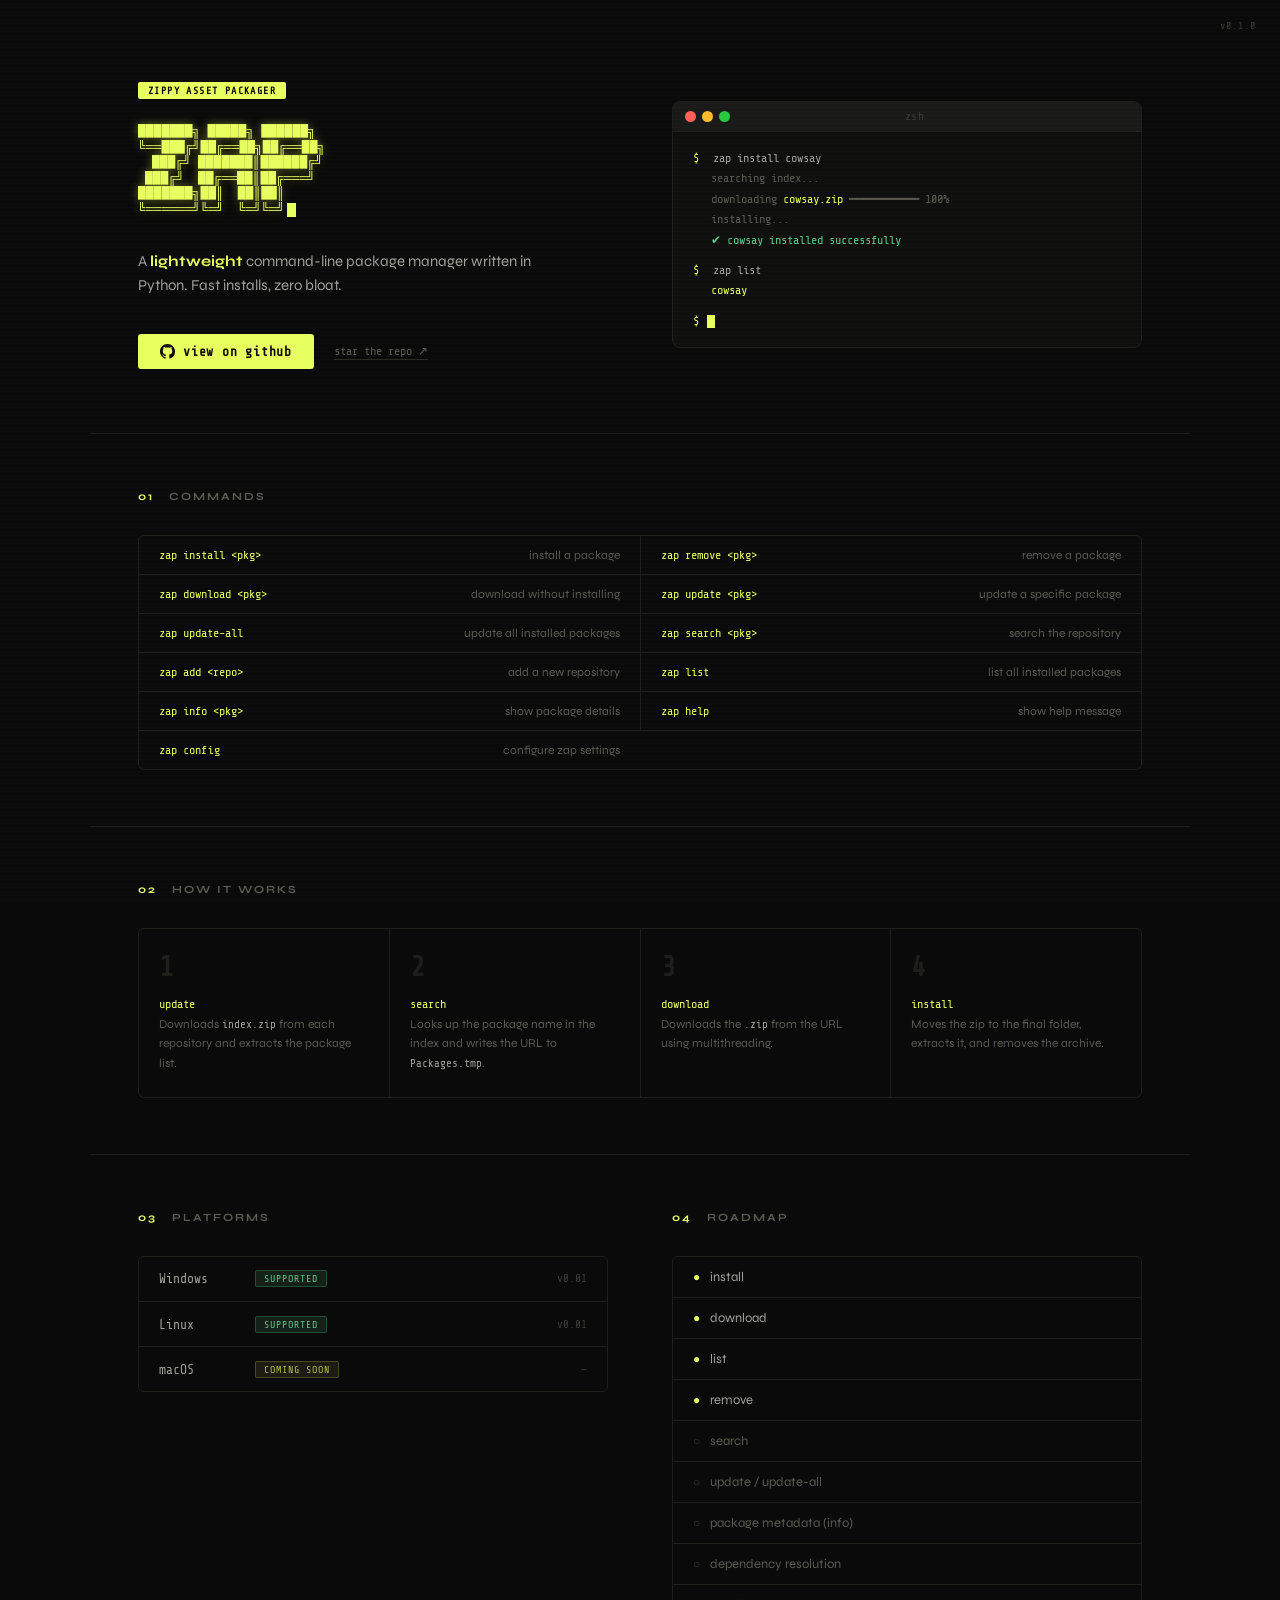
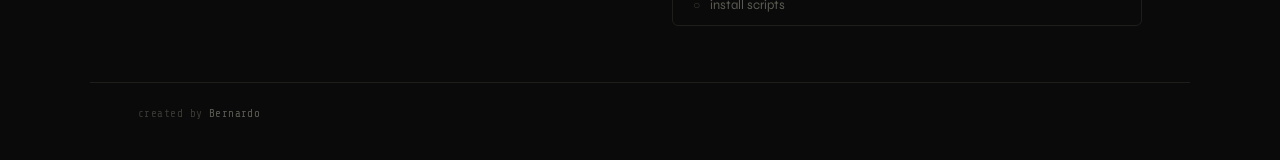
==== index.html @ d18b77d4 "The main page." ====
<!DOCTYPE html>
<html lang="en">
<head>
  <meta charset="UTF-8">
  <meta name="viewport" content="width=device-width, initial-scale=1.0">
  <link rel="stylesheet" href="style.css">
  <link rel="preconnect" href="https://fonts.googleapis.com">
  <link href="https://fonts.googleapis.com/css2?family=Share+Tech+Mono&family=Syne:wght@400;700;800&display=swap" rel="stylesheet">
  <title>Zap PM </title>
</head>
<body>
  <div class="scanline"></div>
  <div class="corner-tag">v0.1.0</div>

  <!-- HERO -->
  <section class="hero">
    <div class="hero-left">
      <span class="badge">zippy asset packager</span>

      <pre class="ascii-logo">███████╗ █████╗ ██████╗
╚══███╔╝██╔══██╗██╔══██╗
  ███╔╝ ███████║██████╔╝
 ███╔╝  ██╔══██║██╔═══╝
███████╗██║  ██║██║
╚══════╝╚═╝  ╚═╝╚═╝<span class="cursor"></span></pre>

      <p class="description">
        A <strong>lightweight</strong> command-line package manager written in Python.
        Fast installs, zero bloat.
      </p>

      <div class="actions">
        <a class="btn-primary" href="https://github.com/Bkner3/zap" target="_blank">
          <svg viewBox="0 0 16 16" fill="currentColor" width="15" height="15">
            <path d="M8 0C3.58 0 0 3.58 0 8c0 3.54 2.29 6.53 5.47 7.59.4.07.55-.17.55-.38 0-.19-.01-.82-.01-1.49-2.01.37-2.53-.49-2.69-.94-.09-.23-.48-.94-.82-1.13-.28-.15-.68-.52-.01-.53.63-.01 1.08.58 1.23.82.72 1.21 1.87.87 2.33.66.07-.52.28-.87.51-1.07-1.78-.2-3.64-.89-3.64-3.95 0-.87.31-1.59.82-2.15-.08-.2-.36-1.02.08-2.12 0 0 .67-.21 2.2.82.64-.18 1.32-.27 2-.27.68 0 1.36.09 2 .27 1.53-1.04 2.2-.82 2.2-.82.44 1.1.16 1.92.08 2.12.51.56.82 1.27.82 2.15 0 3.07-1.87 3.75-3.65 3.95.29.25.54.73.54 1.48 0 1.07-.01 1.93-.01 2.2 0 .21.15.46.55.38A8.013 8.013 0 0016 8c0-4.42-3.58-8-8-8z"/>
          </svg>
          view on github
        </a>
        <a class="btn-ghost" href="https://github.com/Bkner3/zap" target="_blank">star the repo ↗</a>
      </div>
    </div>

    <div class="hero-right">
      <div class="terminal">
        <div class="terminal-bar">
          <span class="dot dot-red"></span>
          <span class="dot dot-yellow"></span>
          <span class="dot dot-green"></span>
          <span class="terminal-title">zsh</span>
        </div>
        <div class="terminal-body">
          <p><span class="prompt">$</span> zap install cowsay</p>
          <p class="out">searching index...</p>
          <p class="out">downloading <span class="hl">cowsay.zip</span> ━━━━━━━━━━ 100%</p>
          <p class="out">installing...</p>
          <p class="out success">✔ cowsay installed successfully</p>
          <p style="margin-top:10px"><span class="prompt">$</span> zap list</p>
          <p class="out hl">cowsay</p>
          <p style="margin-top:10px"><span class="prompt">$</span><span class="blink-cursor"> </span></p>
        </div>
      </div>
    </div>
  </section>

  <div class="divider"></div>

  <!-- COMMANDS -->
  <section class="section">
    <h2 class="section-title"><span class="title-accent">01</span> commands</h2>
    <div class="commands-grid">
      <div class="cmd-row"><code>zap install &lt;pkg&gt;</code><span>install a package</span></div>
      <div class="cmd-row"><code>zap remove &lt;pkg&gt;</code><span>remove a package</span></div>
      <div class="cmd-row"><code>zap download &lt;pkg&gt;</code><span>download without installing</span></div>
      <div class="cmd-row"><code>zap update &lt;pkg&gt;</code><span>update a specific package</span></div>
      <div class="cmd-row"><code>zap update-all</code><span>update all installed packages</span></div>
      <div class="cmd-row"><code>zap search &lt;pkg&gt;</code><span>search the repository</span></div>
      <div class="cmd-row"><code>zap add &lt;repo&gt;</code><span>add a new repository</span></div>
      <div class="cmd-row"><code>zap list</code><span>list all installed packages</span></div>
      <div class="cmd-row"><code>zap info &lt;pkg&gt;</code><span>show package details</span></div>
      <div class="cmd-row"><code>zap help</code><span>show help message</span></div>
      <div class="cmd-row"><code>zap config</code><span>configure zap settings</span></div>
    </div>
  </section>

  <div class="divider"></div>

  <!-- HOW IT WORKS -->
  <section class="section">
    <h2 class="section-title"><span class="title-accent">02</span> how it works</h2>
    <div class="steps">
      <div class="step">
        <span class="step-num">1</span>
        <div>
          <p class="step-label">update</p>
          <p class="step-desc">Downloads <code>index.zip</code> from each repository and extracts the package list.</p>
        </div>
      </div>
      <div class="step">
        <span class="step-num">2</span>
        <div>
          <p class="step-label">search</p>
          <p class="step-desc">Looks up the package name in the index and writes the URL to <code>Packages.tmp</code>.</p>
        </div>
      </div>
      <div class="step">
        <span class="step-num">3</span>
        <div>
          <p class="step-label">download</p>
          <p class="step-desc">Downloads the <code>.zip</code> from the URL using multithreading.</p>
        </div>
      </div>
      <div class="step">
        <span class="step-num">4</span>
        <div>
          <p class="step-label">install</p>
          <p class="step-desc">Moves the zip to the final folder, extracts it, and removes the archive.</p>
        </div>
      </div>
    </div>
  </section>

  <div class="divider"></div>

  <!-- PLATFORMS + ROADMAP -->
  <section class="section two-col">
    <div>
      <h2 class="section-title"><span class="title-accent">03</span> platforms</h2>
      <div class="platform-list">
        <div class="platform-row">
          <span class="os">Windows</span>
          <span class="tag tag-yes">supported</span>
          <span class="ver">v0.01</span>
        </div>
        <div class="platform-row">
          <span class="os">Linux</span>
          <span class="tag tag-yes">supported</span>
          <span class="ver">v0.01</span>
        </div>
        <div class="platform-row">
          <span class="os">macOS</span>
          <span class="tag tag-wip">coming soon</span>
          <span class="ver">—</span>
        </div>
      </div>
    </div>

    <div>
      <h2 class="section-title"><span class="title-accent">04</span> roadmap</h2>
      <ul class="roadmap">
        <li class="done">install</li>
        <li class="done">download</li>
        <li class="done">list</li>
        <li class="done">remove</li>
        <li>search</li>
        <li>update / update-all</li>
        <li>package metadata (info)</li>
        <li>dependency resolution</li>
        <li>install scripts</li>
      </ul>
    </div>
  </section>

  <div class="divider"></div>

  <footer>
    created by <a href="https://github.com/Bkner3/" target="_blank">Bernardo</a>
  </footer>

  <script src="main.js"></script>
</body>
</html>
---- style.css ----
*, *::before, *::after {
  box-sizing: border-box;
  margin: 0;
  padding: 0;
}

:root {
  --yellow: #e8ff60;
  --bg: #0a0a0a;
  --surface: #111110;
  --border: #1e1e1a;
  --text-muted: #a0a09a;
  --text-dim: #5a5a52;
  --text-faint: #3a3a34;
}

html { scroll-behavior: smooth; }

body {
  background: var(--bg);
  color: var(--text-muted);
  font-family: 'Share Tech Mono', monospace;
  min-height: 100vh;
  position: relative;
  overflow-x: hidden;
}

/* Scanline */
.scanline {
  position: fixed;
  inset: 0;
  background: repeating-linear-gradient(
    to bottom,
    transparent 0px, transparent 3px,
    rgba(255,255,255,0.013) 3px, rgba(255,255,255,0.013) 4px
  );
  pointer-events: none;
  z-index: 100;
}

.corner-tag {
  position: fixed;
  top: 1.25rem;
  right: 1.5rem;
  font-size: 10px;
  color: var(--text-faint);
  letter-spacing: 0.1em;
  z-index: 101;
}

/* ── HERO ── */
.hero {
  display: flex;
  align-items: center;
  gap: 4rem;
  padding: 5rem 3rem 4rem;
  max-width: 1100px;
  margin: 0 auto;
}

.hero-left { flex: 1; min-width: 0; }
.hero-right { flex: 1; min-width: 0; }

.badge {
  display: inline-block;
  background: var(--yellow);
  color: #0a0a0a;
  font-size: 10px;
  font-weight: 700;
  letter-spacing: 0.14em;
  text-transform: uppercase;
  padding: 3px 10px;
  border-radius: 2px;
  margin-bottom: 1.5rem;
}

.ascii-logo {
  font-family: 'Share Tech Mono', monospace;
  font-size: 13px;
  line-height: 1.2;
  color: var(--yellow);
  white-space: pre;
  margin-bottom: 2rem;
  text-shadow: 0 0 10px rgba(232,255,96,0.4);
  animation: flicker 7s infinite;
}

@keyframes flicker {
  0%, 95%, 100% { opacity: 1; }
  96%            { opacity: 0.8; }
  97%            { opacity: 1; }
  98.5%          { opacity: 0.88; }
}

.cursor {
  display: inline-block;
  width: 9px;
  height: 14px;
  background: var(--yellow);
  vertical-align: middle;
  margin-left: 2px;
  animation: blink 1.1s steps(1) infinite;
}

.blink-cursor {
  display: inline-block;
  width: 8px;
  height: 13px;
  background: var(--yellow);
  vertical-align: middle;
  animation: blink 1.1s steps(1) infinite;
}

@keyframes blink {
  0%, 49%   { opacity: 1; }
  50%, 100% { opacity: 0; }
}

.description {
  font-family: 'Syne', sans-serif;
  font-size: 15px;
  color: var(--text-muted);
  line-height: 1.65;
  max-width: 420px;
  margin-bottom: 2.25rem;
}

.description strong { color: var(--yellow); font-weight: 700; }

.actions {
  display: flex;
  align-items: center;
  gap: 1.25rem;
  flex-wrap: wrap;
}

.btn-primary {
  display: inline-flex;
  align-items: center;
  gap: 8px;
  background: var(--yellow);
  color: #0a0a0a;
  font-family: 'Share Tech Mono', monospace;
  font-size: 13px;
  font-weight: 700;
  letter-spacing: 0.06em;
  padding: 10px 22px;
  border-radius: 3px;
  text-decoration: none;
  transition: transform 0.12s, box-shadow 0.12s;
}
.btn-primary:hover {
  transform: translateY(-2px);
  box-shadow: 0 6px 20px rgba(232,255,96,0.25);
}
.btn-primary:active { transform: scale(0.97); }

.btn-ghost {
  font-family: 'Share Tech Mono', monospace;
  font-size: 12px;
  color: var(--text-dim);
  text-decoration: none;
  border-bottom: 1px solid #2a2a24;
  padding-bottom: 1px;
  transition: color 0.15s, border-color 0.15s;
}
.btn-ghost:hover { color: var(--text-muted); border-color: var(--text-dim); }

/* ── TERMINAL MOCKUP ── */
.terminal {
  background: #0f0f0e;
  border: 1px solid var(--border);
  border-radius: 8px;
  overflow: hidden;
  font-size: 12px;
}

.terminal-bar {
  background: #1a1a18;
  border-bottom: 1px solid var(--border);
  padding: 8px 12px;
  display: flex;
  align-items: center;
  gap: 6px;
}

.dot {
  width: 11px;
  height: 11px;
  border-radius: 50%;
}
.dot-red    { background: #ff5f57; }
.dot-yellow { background: #febc2e; }
.dot-green  { background: #28c840; }

.terminal-title {
  margin-left: auto;
  margin-right: auto;
  transform: translateX(-18px);
  font-size: 11px;
  color: var(--text-faint);
  letter-spacing: 0.05em;
}

.terminal-body {
  padding: 1rem 1.25rem;
  line-height: 1.7;
}

.terminal-body p { margin: 0; }

.prompt { color: var(--yellow); margin-right: 8px; }
.out    { color: var(--text-dim); padding-left: 1.1rem; }
.hl     { color: var(--yellow); }
.success { color: #5dca8a; }

/* ── SHARED SECTION ── */
.divider {
  max-width: 1100px;
  margin: 0 auto;
  border: none;
  border-top: 1px solid var(--border);
}

.section {
  max-width: 1100px;
  margin: 0 auto;
  padding: 3.5rem 3rem;
}

.section-title {
  font-family: 'Syne', sans-serif;
  font-size: 11px;
  font-weight: 700;
  letter-spacing: 0.18em;
  text-transform: uppercase;
  color: var(--text-dim);
  margin-bottom: 2rem;
}

.title-accent {
  color: var(--yellow);
  margin-right: 10px;
}

/* ── COMMANDS ── */
.commands-grid {
  display: grid;
  grid-template-columns: 1fr 1fr;
  gap: 0;
  border: 1px solid var(--border);
  border-radius: 6px;
  overflow: hidden;
}

.cmd-row {
  display: flex;
  align-items: center;
  justify-content: space-between;
  gap: 1rem;
  padding: 0.75rem 1.25rem;
  border-bottom: 1px solid var(--border);
  transition: background 0.12s;
}

.cmd-row:nth-child(even) { border-left: 1px solid var(--border); }
.cmd-row:last-child,
.cmd-row:nth-last-child(2):nth-child(odd) { border-bottom: none; }

.cmd-row:hover { background: var(--surface); }

.cmd-row code {
  font-family: 'Share Tech Mono', monospace;
  font-size: 12px;
  color: var(--yellow);
  white-space: nowrap;
}

.cmd-row span {
  font-family: 'Syne', sans-serif;
  font-size: 12px;
  color: var(--text-dim);
  text-align: right;
}

/* ── HOW IT WORKS ── */
.steps {
  display: grid;
  grid-template-columns: repeat(4, 1fr);
  gap: 1px;
  background: var(--border);
  border: 1px solid var(--border);
  border-radius: 6px;
  overflow: hidden;
}

.step {
  background: var(--bg);
  padding: 1.5rem 1.25rem;
  display: flex;
  flex-direction: column;
  gap: 1rem;
  transition: background 0.12s;
}
.step:hover { background: var(--surface); }

.step-num {
  font-size: 28px;
  color: var(--border);
  line-height: 1;
  font-weight: 700;
}

.step-label {
  font-family: 'Share Tech Mono', monospace;
  font-size: 12px;
  color: var(--yellow);
  margin-bottom: 4px;
}

.step-desc {
  font-family: 'Syne', sans-serif;
  font-size: 12px;
  color: var(--text-dim);
  line-height: 1.6;
}

.step-desc code {
  font-family: 'Share Tech Mono', monospace;
  color: var(--text-muted);
  font-size: 11px;
}

/* ── TWO COL ── */
.two-col {
  display: grid;
  grid-template-columns: 1fr 1fr;
  gap: 4rem;
}

/* ── PLATFORMS ── */
.platform-list {
  display: flex;
  flex-direction: column;
  gap: 0;
  border: 1px solid var(--border);
  border-radius: 6px;
  overflow: hidden;
}

.platform-row {
  display: flex;
  align-items: center;
  gap: 1rem;
  padding: 0.85rem 1.25rem;
  border-bottom: 1px solid var(--border);
  transition: background 0.12s;
}
.platform-row:last-child { border-bottom: none; }
.platform-row:hover { background: var(--surface); }

.os {
  font-family: 'Share Tech Mono', monospace;
  font-size: 13px;
  color: var(--text-muted);
  min-width: 80px;
}

.tag {
  font-size: 10px;
  letter-spacing: 0.1em;
  text-transform: uppercase;
  padding: 2px 8px;
  border-radius: 2px;
}

.tag-yes {
  background: rgba(93,202,138,0.12);
  color: #5dca8a;
  border: 1px solid rgba(93,202,138,0.25);
}

.tag-wip {
  background: rgba(232,255,96,0.08);
  color: #b0bf4a;
  border: 1px solid rgba(232,255,96,0.2);
}

.ver {
  margin-left: auto;
  font-size: 11px;
  color: var(--text-faint);
}

/* ── ROADMAP ── */
.roadmap {
  list-style: none;
  display: flex;
  flex-direction: column;
  gap: 0;
  border: 1px solid var(--border);
  border-radius: 6px;
  overflow: hidden;
}

.roadmap li {
  font-family: 'Syne', sans-serif;
  font-size: 13px;
  padding: 0.75rem 1.25rem;
  border-bottom: 1px solid var(--border);
  color: var(--text-dim);
  display: flex;
  align-items: center;
  gap: 10px;
  transition: background 0.12s;
}
.roadmap li:last-child { border-bottom: none; }
.roadmap li:hover { background: var(--surface); }

.roadmap li::before {
  content: '○';
  color: var(--text-faint);
  font-size: 12px;
  flex-shrink: 0;
}

.roadmap li.done {
  color: var(--text-muted);
}

.roadmap li.done::before {
  content: '●';
  color: var(--yellow);
}

/* ── FOOTER ── */
footer {
  max-width: 1100px;
  margin: 0 auto;
  padding: 1.5rem 3rem 2.5rem;
  font-size: 11px;
  color: var(--text-faint);
  letter-spacing: 0.04em;
}

footer a {
  color: var(--text-dim);
  text-decoration: none;
  transition: color 0.15s;
}
footer a:hover { color: var(--text-muted); }

/* ── RESPONSIVE ── */
@media (max-width: 860px) {
  .hero {
    flex-direction: column;
    gap: 2.5rem;
    padding: 3rem 1.5rem;
  }

  .steps {
    grid-template-columns: 1fr 1fr;
  }

  .two-col {
    grid-template-columns: 1fr;
    gap: 2.5rem;
  }

  .commands-grid {
    grid-template-columns: 1fr;
  }

  .cmd-row:nth-child(even) { border-left: none; }
  .cmd-row:nth-last-child(2):nth-child(odd) { border-bottom: 1px solid var(--border); }
  .cmd-row:last-child { border-bottom: none; }

  .section { padding: 2.5rem 1.5rem; }
  footer   { padding: 1.5rem; }

  .ascii-logo { font-size: 10px; }
}

@media (max-width: 480px) {
  .steps { grid-template-columns: 1fr; }
  .ascii-logo { font-size: 8px; }
}
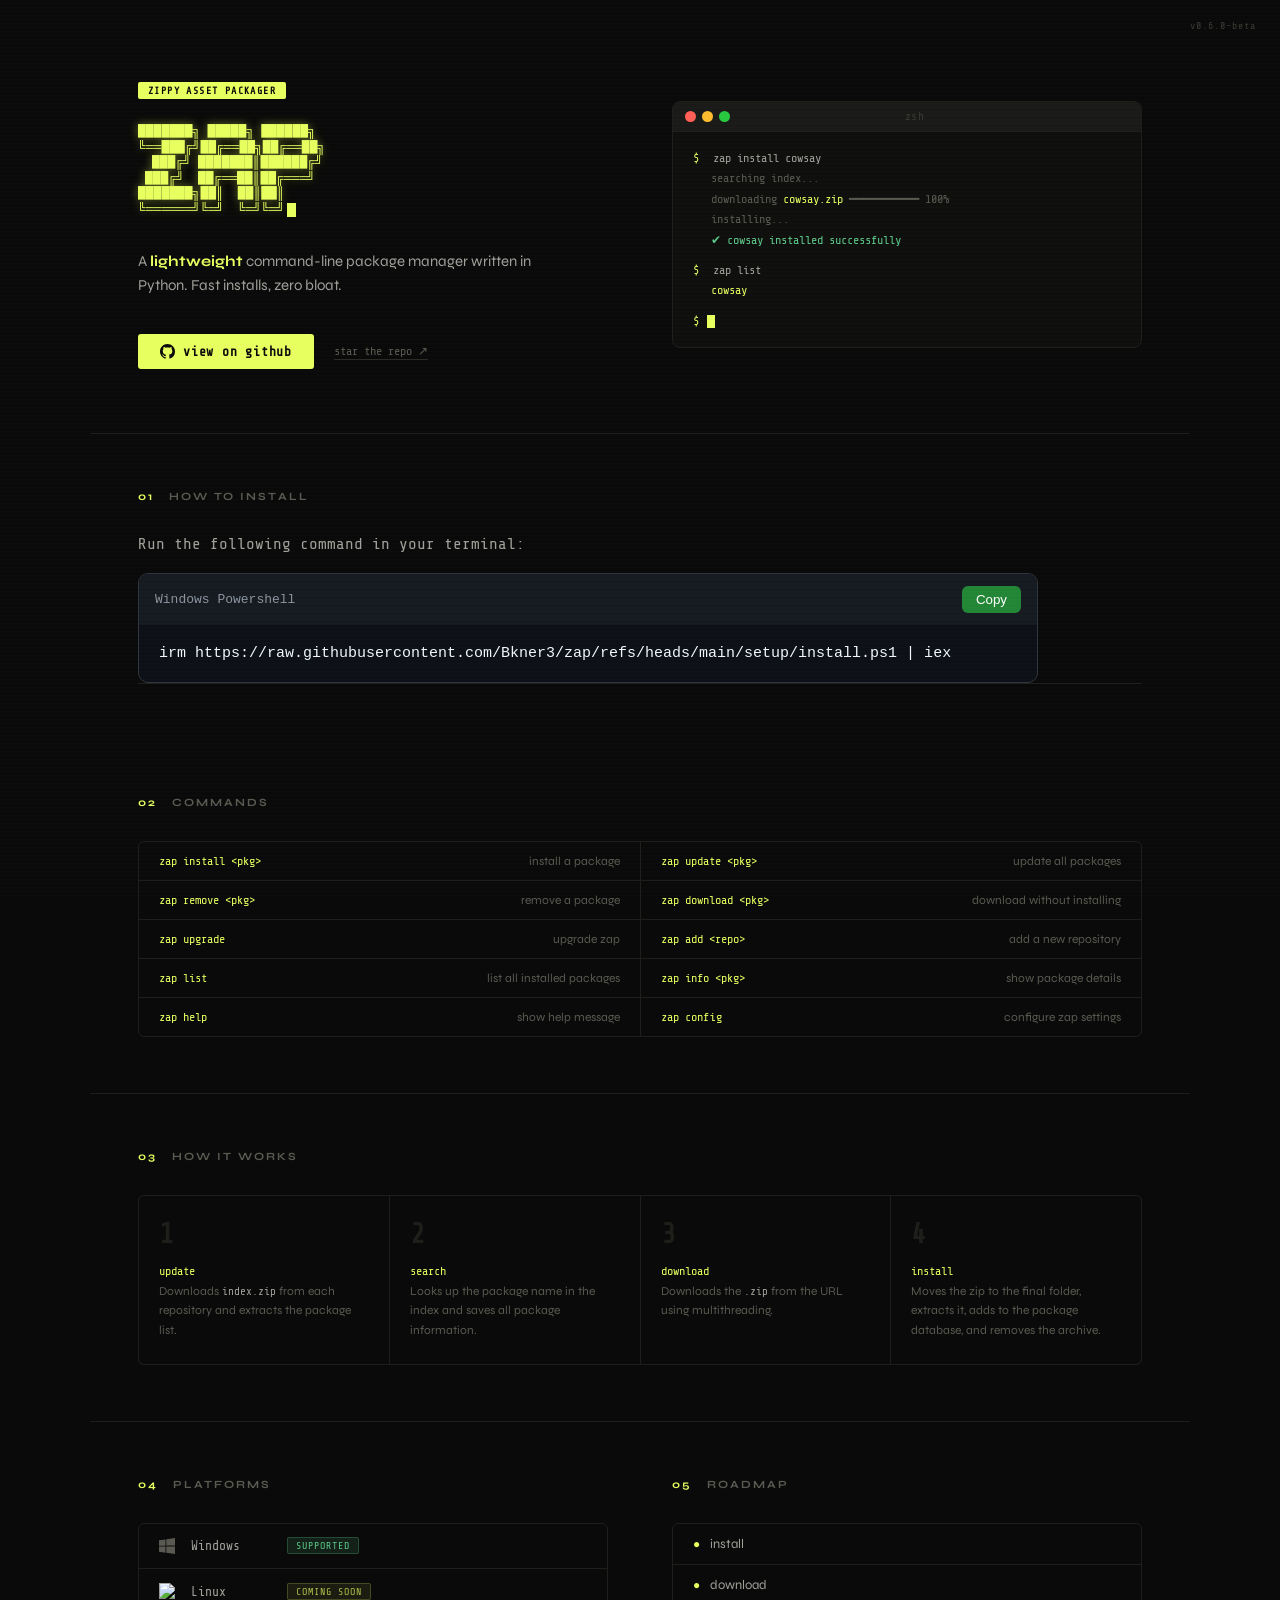
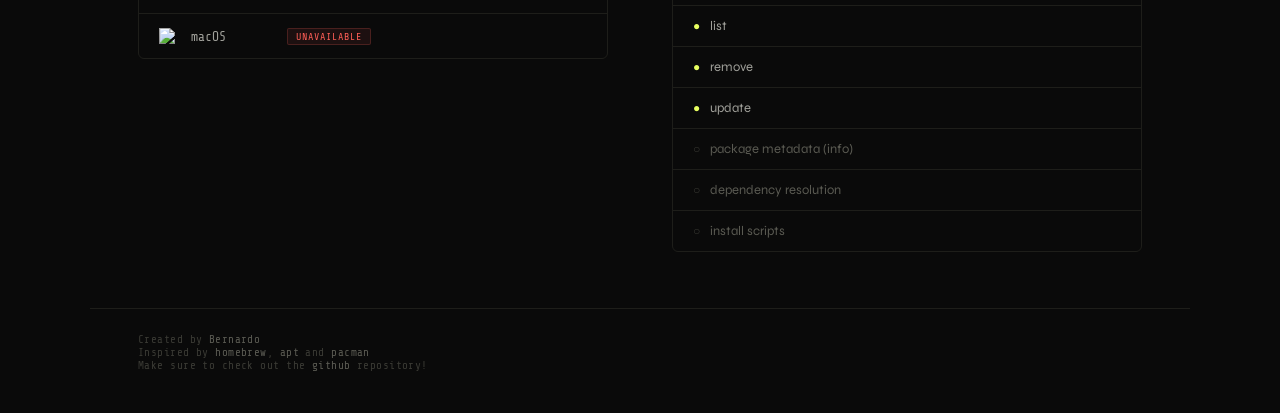
==== commit 49f68f67: "Updating the gh-page" ====
--- a/index.html
+++ b/index.html
@@ -6,11 +6,11 @@
   <link rel="stylesheet" href="style.css">
   <link rel="preconnect" href="https://fonts.googleapis.com">
   <link href="https://fonts.googleapis.com/css2?family=Share+Tech+Mono&family=Syne:wght@400;700;800&display=swap" rel="stylesheet">
-  <title>Zap PM </title>
+  <title>ZAP PM</title>
 </head>
 <body>
   <div class="scanline"></div>
-  <div class="corner-tag">v0.1.0</div>
+  <div class="corner-tag">v0.6.0-beta</div>
 
   <!-- HERO -->
   <section class="hero">
@@ -61,19 +61,44 @@
       </div>
     </div>
   </section>
+  <div class="divider"></div>
+
+<!-- How to install -->
+
+<section class="section">
+  <h2 class="section-title">
+    <span class="title-accent">01</span> How to install
+  </h2>
+
+  <p class="install-instructions">
+    Run the following command in your terminal:
+  </p>
+
+  <div class="command-box">
+    <div class="command-header">
+      <span>Windows Powershell</span>
+      <button onclick="copyCommand()">Copy</button>
+    </div>
+
+    <div class="command-content">
+      <code id="install-command">
+        irm https://raw.githubusercontent.com/Bkner3/zap/refs/heads/main/setup/install.ps1 | iex
+      </code>
+    </div>
+  </div>
 
   <div class="divider"></div>
+</section>
 
   <!-- COMMANDS -->
   <section class="section">
-    <h2 class="section-title"><span class="title-accent">01</span> commands</h2>
+    <h2 class="section-title"><span class="title-accent">02</span> commands</h2>
     <div class="commands-grid">
       <div class="cmd-row"><code>zap install &lt;pkg&gt;</code><span>install a package</span></div>
+      <div class="cmd-row"><code>zap update &lt;pkg&gt;</code><span>update all packages</span></div>
       <div class="cmd-row"><code>zap remove &lt;pkg&gt;</code><span>remove a package</span></div>
       <div class="cmd-row"><code>zap download &lt;pkg&gt;</code><span>download without installing</span></div>
-      <div class="cmd-row"><code>zap update &lt;pkg&gt;</code><span>update a specific package</span></div>
-      <div class="cmd-row"><code>zap update-all</code><span>update all installed packages</span></div>
-      <div class="cmd-row"><code>zap search &lt;pkg&gt;</code><span>search the repository</span></div>
+      <div class="cmd-row"><code>zap upgrade</code><span>upgrade zap</span></div>
       <div class="cmd-row"><code>zap add &lt;repo&gt;</code><span>add a new repository</span></div>
       <div class="cmd-row"><code>zap list</code><span>list all installed packages</span></div>
       <div class="cmd-row"><code>zap info &lt;pkg&gt;</code><span>show package details</span></div>
@@ -86,7 +111,7 @@
 
   <!-- HOW IT WORKS -->
   <section class="section">
-    <h2 class="section-title"><span class="title-accent">02</span> how it works</h2>
+    <h2 class="section-title"><span class="title-accent">03</span> how it works</h2>
     <div class="steps">
       <div class="step">
         <span class="step-num">1</span>
@@ -99,7 +124,7 @@
         <span class="step-num">2</span>
         <div>
           <p class="step-label">search</p>
-          <p class="step-desc">Looks up the package name in the index and writes the URL to <code>Packages.tmp</code>.</p>
+          <p class="step-desc">Looks up the package name in the index and saves all package information.</p>
         </div>
       </div>
       <div class="step">
@@ -113,7 +138,7 @@
         <span class="step-num">4</span>
         <div>
           <p class="step-label">install</p>
-          <p class="step-desc">Moves the zip to the final folder, extracts it, and removes the archive.</p>
+          <p class="step-desc">Moves the zip to the final folder, extracts it, adds to the package database, and removes the archive.</p>
         </div>
       </div>
     </div>
@@ -124,35 +149,34 @@
   <!-- PLATFORMS + ROADMAP -->
   <section class="section two-col">
     <div>
-      <h2 class="section-title"><span class="title-accent">03</span> platforms</h2>
+      <h2 class="section-title"><span class="title-accent">04</span> platforms</h2>
       <div class="platform-list">
         <div class="platform-row">
+          <svg class="os-icon" viewBox="0 0 24 24" fill="#5a5a52" width="16" height="16"><path d="M0 3.449L9.75 2.1v9.451H0m10.949-9.602L24 0v11.4H10.949M0 12.6h9.75v9.451L0 20.699M10.949 12.6H24V24l-12.9-1.801"/></svg>
           <span class="os">Windows</span>
           <span class="tag tag-yes">supported</span>
-          <span class="ver">v0.01</span>
         </div>
         <div class="platform-row">
+          <img class="os-icon" src="https://cdn.simpleicons.org/linux/5a5a52" width="16" height="16" alt="Linux">
           <span class="os">Linux</span>
-          <span class="tag tag-yes">supported</span>
-          <span class="ver">v0.01</span>
+          <span class="tag tag-wip">coming soon</span>
         </div>
         <div class="platform-row">
+          <img class="os-icon" src="https://cdn.simpleicons.org/apple/5a5a52" width="16" height="16" alt="macOS">
           <span class="os">macOS</span>
-          <span class="tag tag-wip">coming soon</span>
-          <span class="ver">—</span>
+          <span class="tag tag-no">unavailable</span>
         </div>
       </div>
     </div>
 
     <div>
-      <h2 class="section-title"><span class="title-accent">04</span> roadmap</h2>
+      <h2 class="section-title"><span class="title-accent">05</span> roadmap</h2>
       <ul class="roadmap">
         <li class="done">install</li>
         <li class="done">download</li>
         <li class="done">list</li>
         <li class="done">remove</li>
-        <li>search</li>
-        <li>update / update-all</li>
+        <li class="done">update</li>
         <li>package metadata (info)</li>
         <li>dependency resolution</li>
         <li>install scripts</li>
@@ -163,7 +187,9 @@
   <div class="divider"></div>
 
   <footer>
-    created by <a href="https://github.com/Bkner3/" target="_blank">Bernardo</a>
+  <p>Created by <a href="https://github.com/Bkner3/" target="_blank">Bernardo</a></p>
+  <p>Inspired by <a href="https://brew.sh">homebrew</a>, <a href="https://wiki.debian.org/Apt">apt</a> and <a href="https://wiki.archlinux.org/title/Pacman">pacman</a></p>
+  <p>Make sure to check out the <a href="https://github.com/Bkner3/zap" target="_blank">github</a> repository!</p>
   </footer>
 
   <script src="main.js"></script>
--- a/style.css
+++ b/style.css
@@ -359,6 +359,11 @@
 .platform-row:last-child { border-bottom: none; }
 .platform-row:hover { background: var(--surface); }
 
+.os-icon {
+  color: var(--text-dim);
+  flex-shrink: 0;
+}
+
 .os {
   font-family: 'Share Tech Mono', monospace;
   font-size: 13px;
@@ -378,6 +383,12 @@
   background: rgba(93,202,138,0.12);
   color: #5dca8a;
   border: 1px solid rgba(93,202,138,0.25);
+}
+
+.tag-no {
+  background: rgba(255,95,87,0.08);
+  color: #ff5f57;
+  border: 1px solid rgba(255,95,87,0.2);
 }
 
 .tag-wip {
@@ -485,3 +496,46 @@
   .steps { grid-template-columns: 1fr; }
   .ascii-logo { font-size: 8px; }
 }
+
+.command-box {
+  background: #0d1117;
+  border-radius: 10px;
+  overflow: hidden;
+  max-width: 900px;
+  border: 1px solid #30363d;
+  margin-top: 20px;
+}
+
+.command-header {
+  display: flex;
+  justify-content: space-between;
+  align-items: center;
+  padding: 12px 16px;
+  background: #161b22;
+  color: #8b949e;
+  font-family: monospace;
+}
+
+.command-header button {
+  background: #238636;
+  color: white;
+  border: none;
+  padding: 6px 14px;
+  border-radius: 6px;
+  cursor: pointer;
+}
+
+.command-header button:hover {
+  background: #2ea043;
+}
+
+.command-content {
+  padding: 20px;
+  color: #58a6ff;
+  font-family: monospace;
+  font-size: 15px;
+}
+
+.command-content code {
+  color: #f0f6fc;
+}
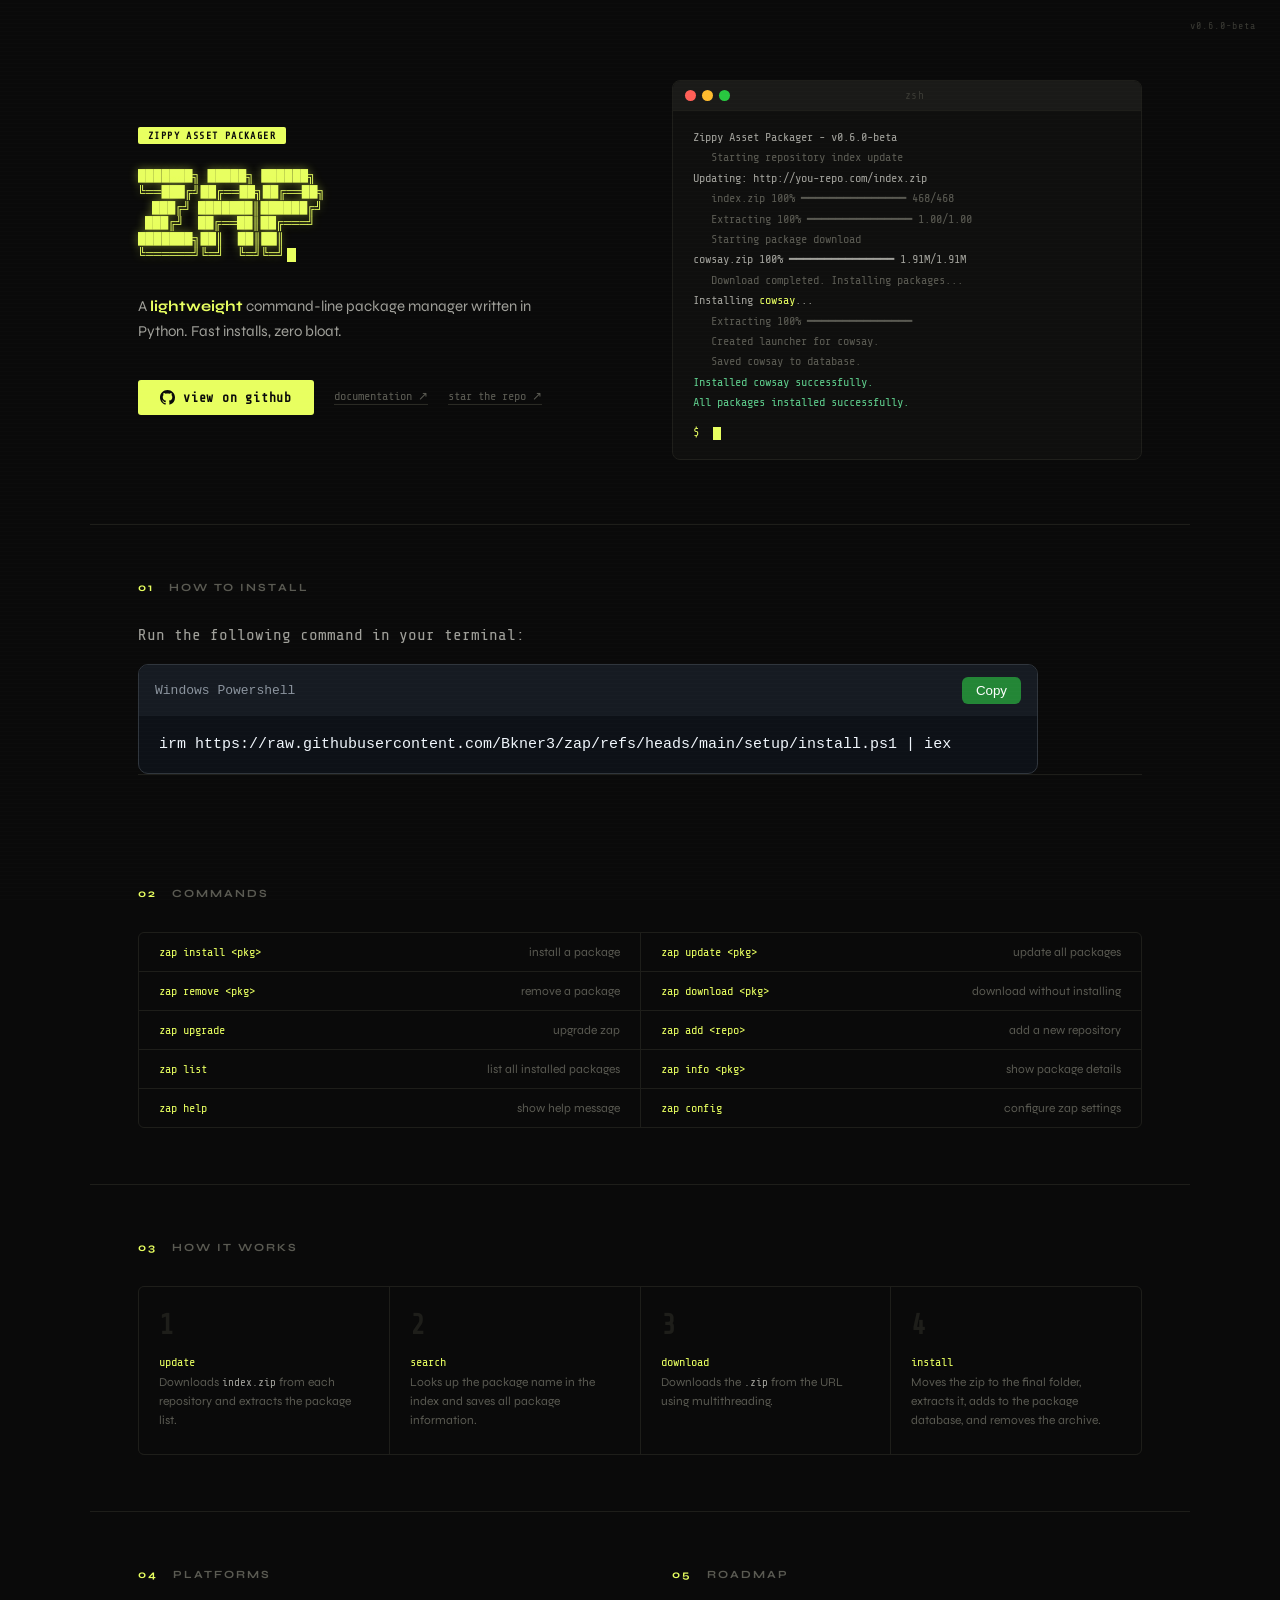
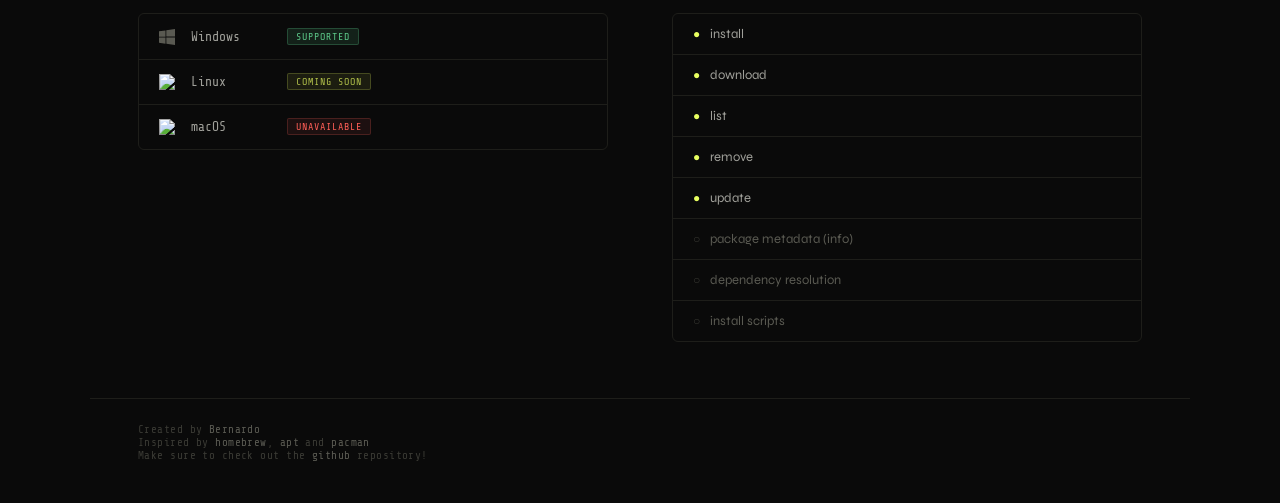
==== commit 1edbb24d: "Adding new tabs" ====
--- a/index.html
+++ b/index.html
@@ -6,7 +6,7 @@
   <link rel="stylesheet" href="style.css">
   <link rel="preconnect" href="https://fonts.googleapis.com">
   <link href="https://fonts.googleapis.com/css2?family=Share+Tech+Mono&family=Syne:wght@400;700;800&display=swap" rel="stylesheet">
-  <title>ZAP PM</title>
+  <title>Zap pm</title>
 </head>
 <body>
   <div class="scanline"></div>
@@ -36,6 +36,7 @@
           </svg>
           view on github
         </a>
+        <a class="btn-ghost" href="docs/">documentation ↗</a>
         <a class="btn-ghost" href="https://github.com/Bkner3/zap" target="_blank">star the repo ↗</a>
       </div>
     </div>
@@ -49,15 +50,72 @@
           <span class="terminal-title">zsh</span>
         </div>
         <div class="terminal-body">
-          <p><span class="prompt">$</span> zap install cowsay</p>
-          <p class="out">searching index...</p>
-          <p class="out">downloading <span class="hl">cowsay.zip</span> ━━━━━━━━━━ 100%</p>
-          <p class="out">installing...</p>
-          <p class="out success">✔ cowsay installed successfully</p>
-          <p style="margin-top:10px"><span class="prompt">$</span> zap list</p>
-          <p class="out hl">cowsay</p>
-          <p style="margin-top:10px"><span class="prompt">$</span><span class="blink-cursor"> </span></p>
-        </div>
+
+  <p class="title-terminal">
+    Zippy Asset Packager - v0.6.0-beta
+  </p>
+
+  <p class="out blue">
+    Starting repository index update
+  </p>
+
+  <p>
+    Updating: http://you-repo.com/index.zip
+  </p>
+
+  <p class="out">
+    index.zip 100% ━━━━━━━━━━━━━━━ 468/468
+  </p>
+
+  <p class="out">
+    Extracting 100% ━━━━━━━━━━━━━━━ 1.00/1.00
+  </p>
+
+
+  <p class="out blue">
+    Starting package download
+  </p>
+
+  <p>
+    cowsay.zip 100% ━━━━━━━━━━━━━━━ 1.91M/1.91M
+  </p>
+
+
+  <p class="out">
+    Download completed. Installing packages...
+  </p>
+
+  <p>
+    Installing <span class="hl">cowsay</span>...
+  </p>
+
+  <p class="out">
+    Extracting 100% ━━━━━━━━━━━━━━━
+  </p>
+
+  <p class="out">
+    Created launcher for cowsay.
+  </p>
+
+  <p class="out">
+    Saved cowsay to database.
+  </p>
+
+  <p class="success">
+    Installed cowsay successfully.
+  </p>
+
+  <p class="success">
+    All packages installed successfully.
+  </p>
+
+
+  <p style="margin-top:10px">
+    <span class="prompt">$</span>
+    <span class="blink-cursor"></span>
+  </p>
+
+</div>
       </div>
     </div>
   </section>
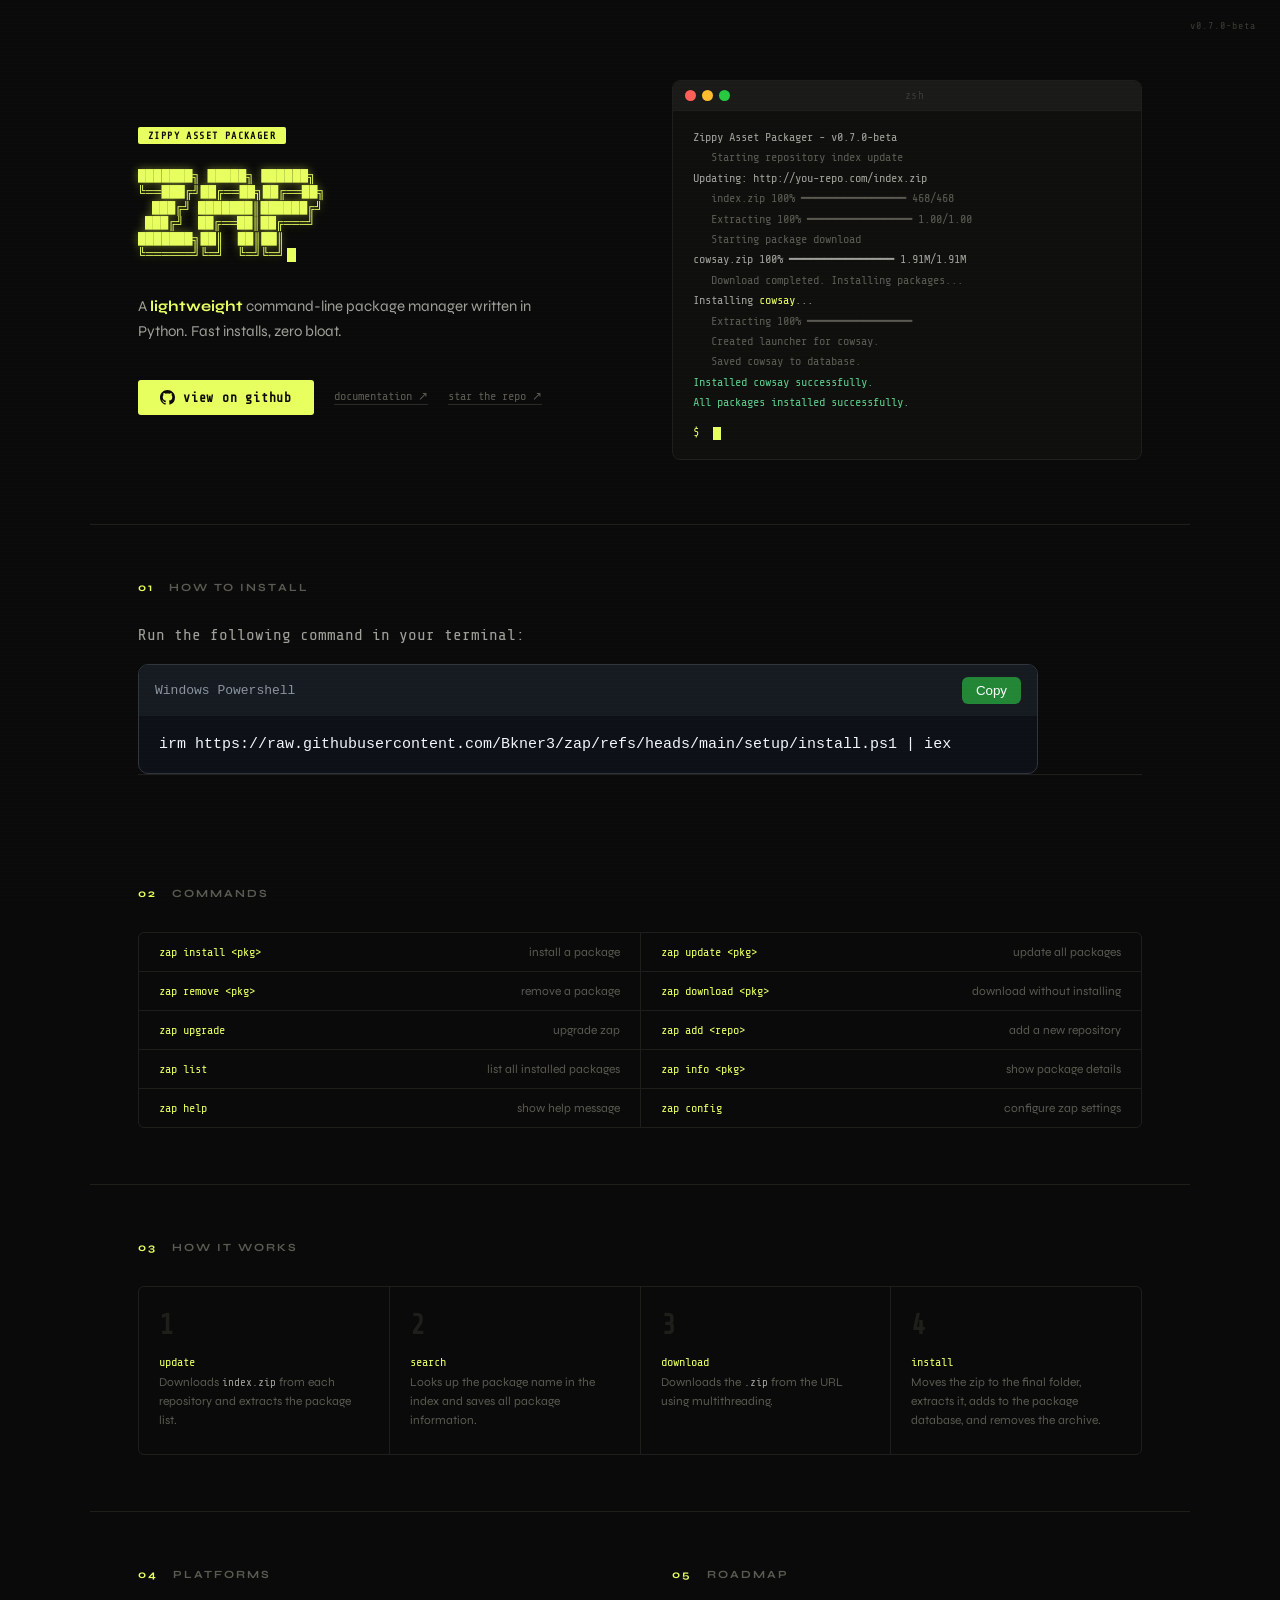
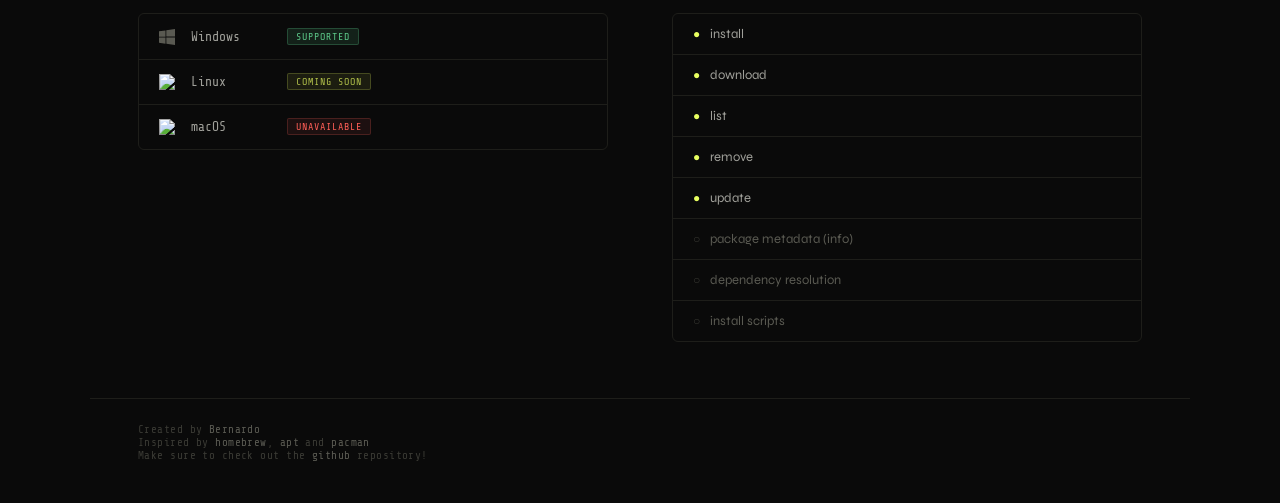
==== commit 5f2cca5b: "Deleting some things" ====
--- a/index.html
+++ b/index.html
@@ -10,7 +10,7 @@
 </head>
 <body>
   <div class="scanline"></div>
-  <div class="corner-tag">v0.6.0-beta</div>
+  <div class="corner-tag">v0.7.0-beta</div>
 
   <!-- HERO -->
   <section class="hero">
@@ -36,7 +36,7 @@
           </svg>
           view on github
         </a>
-        <a class="btn-ghost" href="docs/">documentation ↗</a>
+        <a class="btn-ghost" href="https://github.com/Bkner3/zap#readmemd" target="_blank">documentation ↗</a>
         <a class="btn-ghost" href="https://github.com/Bkner3/zap" target="_blank">star the repo ↗</a>
       </div>
     </div>
@@ -52,7 +52,7 @@
         <div class="terminal-body">
 
   <p class="title-terminal">
-    Zippy Asset Packager - v0.6.0-beta
+    Zippy Asset Packager - v0.7.0-beta
   </p>
 
   <p class="out blue">
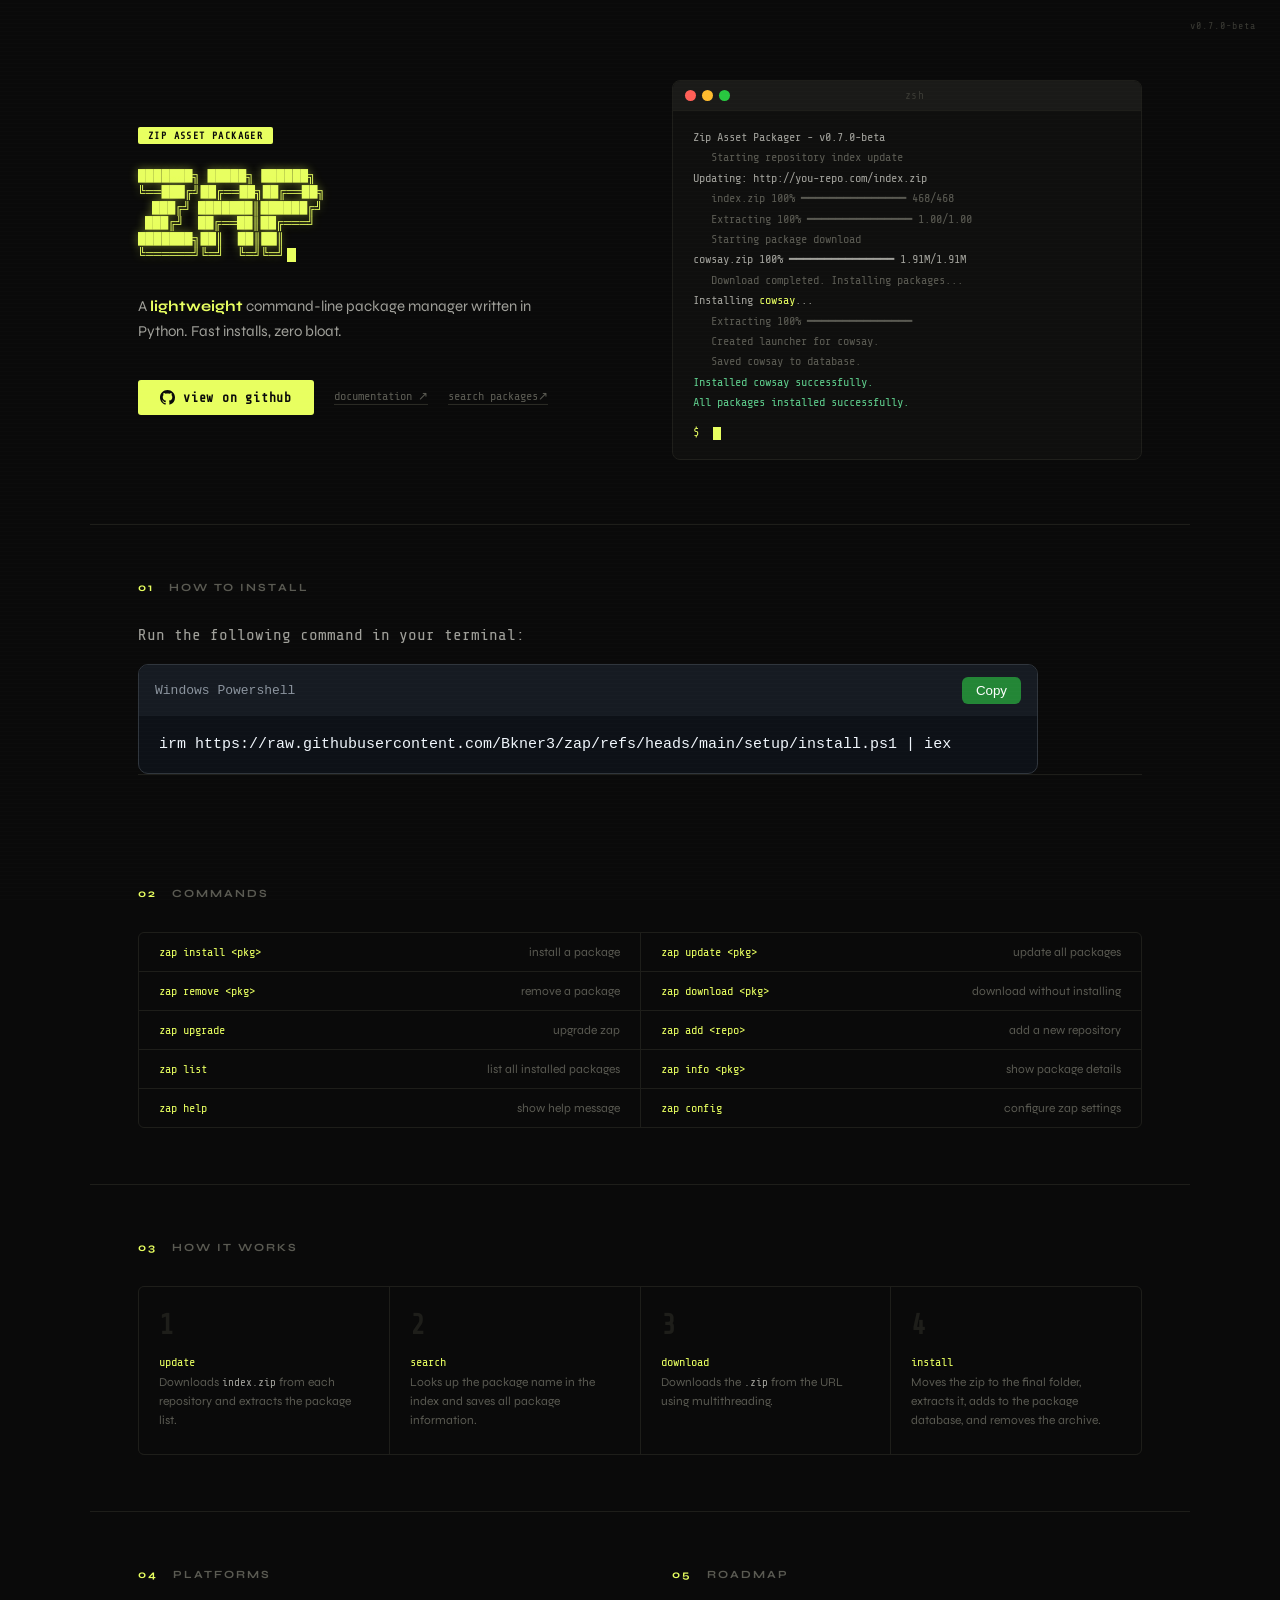
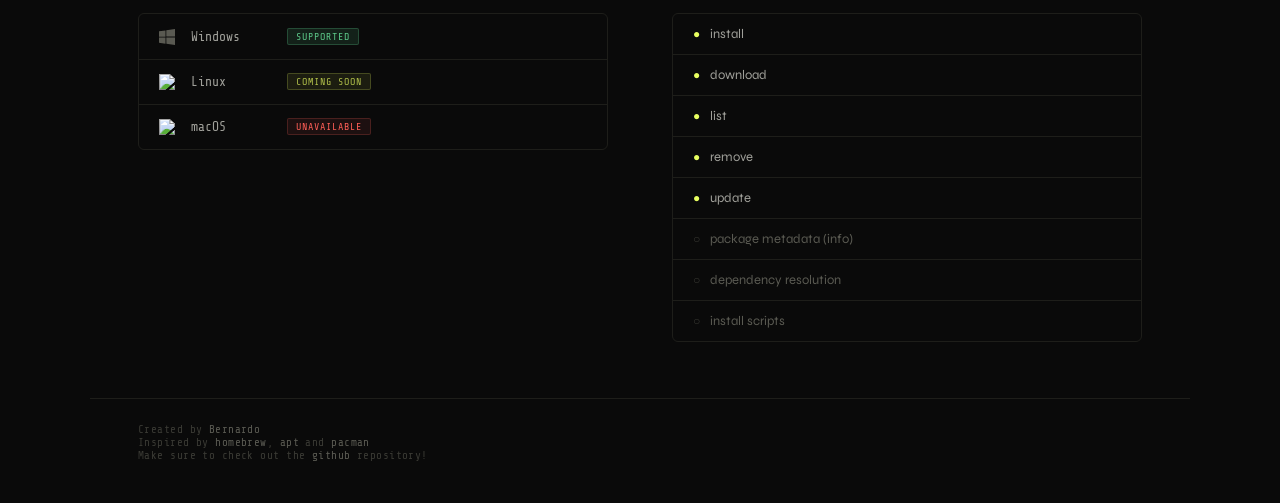
==== commit e10bddf7: "style: changing the zippy to zip and adding a button" ====
--- a/index.html
+++ b/index.html
@@ -15,7 +15,7 @@
   <!-- HERO -->
   <section class="hero">
     <div class="hero-left">
-      <span class="badge">zippy asset packager</span>
+      <span class="badge">zip asset packager</span>
 
       <pre class="ascii-logo">███████╗ █████╗ ██████╗
 ╚══███╔╝██╔══██╗██╔══██╗
@@ -37,7 +37,7 @@
           view on github
         </a>
         <a class="btn-ghost" href="https://github.com/Bkner3/zap#readmemd" target="_blank">documentation ↗</a>
-        <a class="btn-ghost" href="https://github.com/Bkner3/zap" target="_blank">star the repo ↗</a>
+        <a class="btn-ghost" href="https://bkner3.github.io/zap-repository/">search packages↗</a>
       </div>
     </div>
 
@@ -52,7 +52,7 @@
         <div class="terminal-body">
 
   <p class="title-terminal">
-    Zippy Asset Packager - v0.7.0-beta
+    Zip Asset Packager - v0.7.0-beta
   </p>
 
   <p class="out blue">
